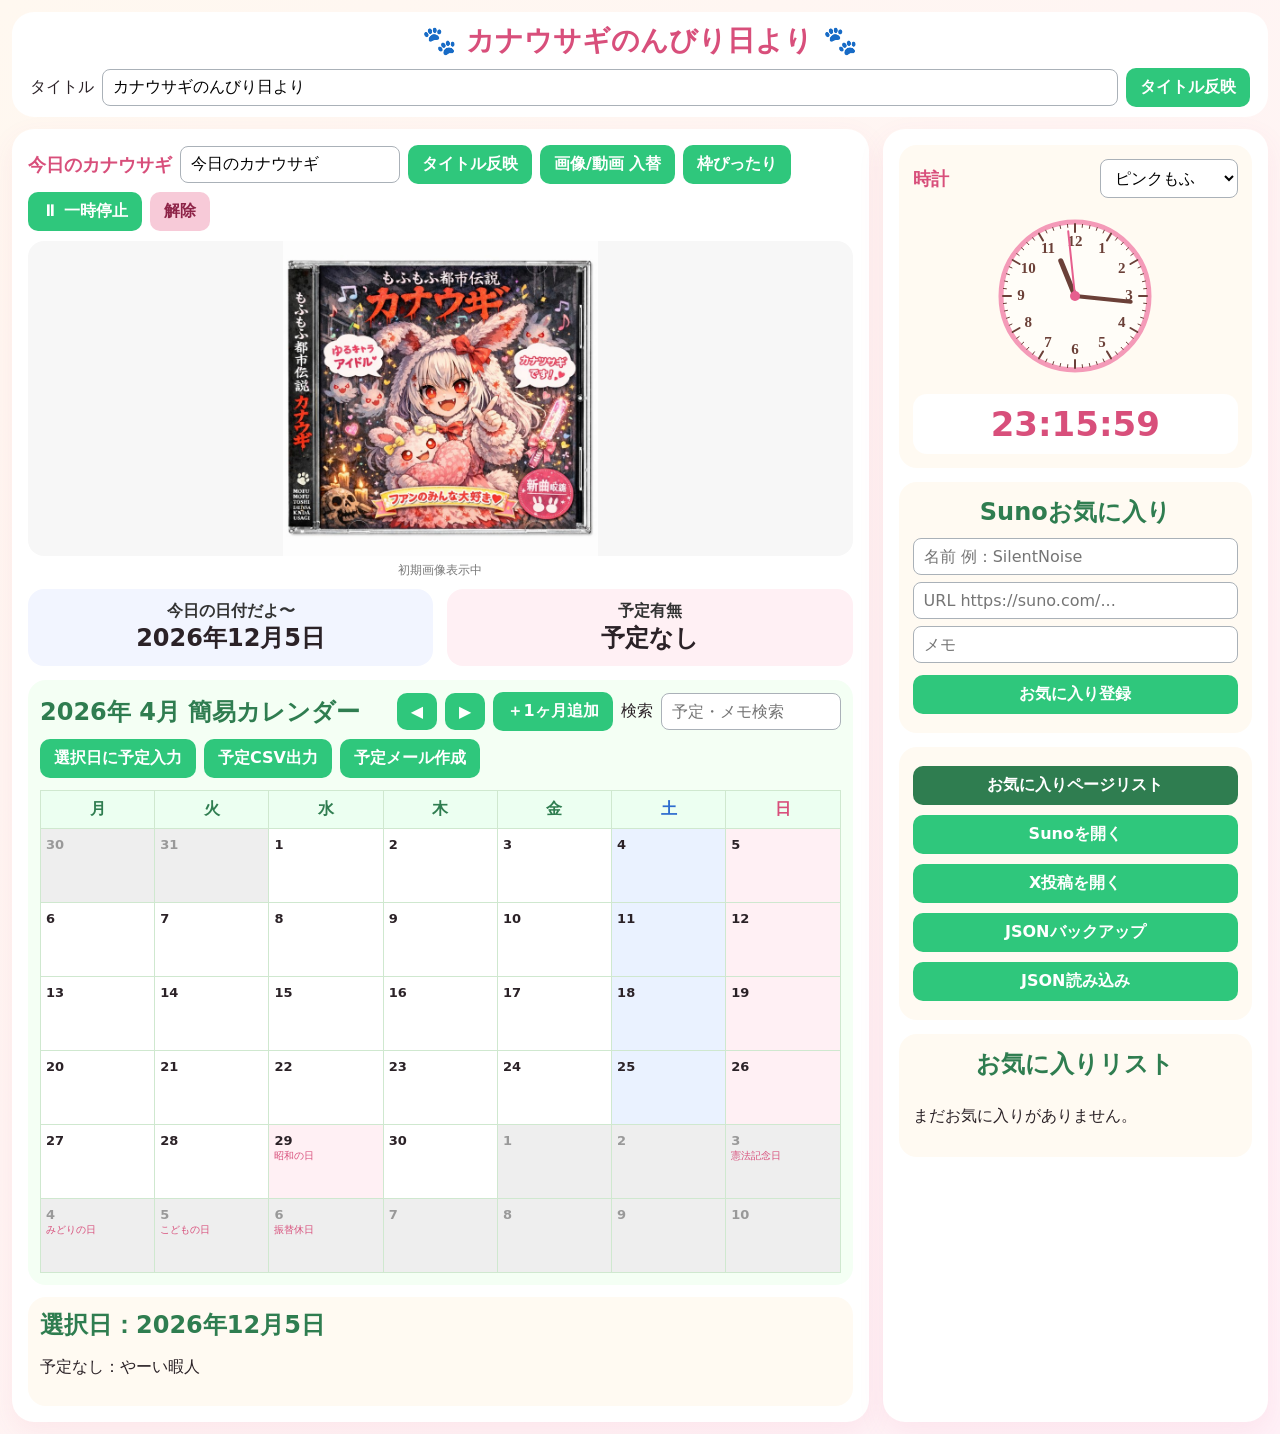
==== app/index.html @ 6d25e1c4 "Add Kanawusagi PWA app" ====
<!doctype html>
<html lang="ja">
<head>
  <meta charset="utf-8">
  <meta name="viewport" content="width=device-width,initial-scale=1">
  <title>カナウサギのんびり日より</title>
  <meta name="theme-color" content="#d84f7b">
  <link rel="manifest" href="manifest.json">
  <link rel="icon" href="assets/icon-192.png">
  <link rel="stylesheet" href="style.css">
</head>
<body>
<div id="app" class="app">
  <header class="header">
    <div class="titleLine">
      <h1 id="appTitle">🐾 カナウサギのんびり日より 🐾</h1>
      <button id="installBtn" class="ghost" hidden>アプリとして追加</button>
    </div>
    <div class="titleEdit">
      <label>タイトル</label><input id="titleInput" type="text"><button id="saveTitleBtn">タイトル反映</button>
    </div>
  </header>

  <main class="layout">
    <section class="mainPanel">
      <div class="mediaControls">
        <label id="mediaTitleLabel">今日のカナウサギ</label>
        <input id="mediaTitleInput" type="text" value="今日のカナウサギ">
        <button id="saveMediaTitleBtn">タイトル反映</button>
        <button id="mediaPickBtn">画像/動画 入替</button>
        <button id="mediaFitBtn">枠ぴったり</button>
        <button id="mediaPauseBtn">⏸ 一時停止</button>
        <button id="mediaClearBtn" class="dangerLight">解除</button>
        <input id="mediaFile" type="file" accept="image/*,video/*" hidden>
      </div>
      <div class="mediaStage" id="mediaStage">
        <img id="mediaImg" alt="カナウサギ画像">
        <video id="mediaVideo" muted loop playsinline controls></video>
        <div id="mediaEmpty" class="mediaEmpty">画像・動画を取り込めます</div>
      </div>
      <p id="mediaHint" class="hint"></p>

      <div class="dateCards">
        <div class="dateCard"><span>今日の日付だよ〜</span><strong id="todayText"></strong></div>
        <div class="dateCard pink"><span>予定有無</span><strong id="todayFlag">予定なし</strong></div>
      </div>

      <section class="calendarBox">
        <div class="calendarToolbar">
          <h2 id="calendarTitle"></h2>
          <button id="prevMonth">◀</button><button id="nextMonth">▶</button><button id="addMonthBtn">＋1ヶ月追加</button>
          <label>検索</label><input id="searchInput" type="search" placeholder="予定・メモ検索">
          <button id="addScheduleBtn">選択日に予定入力</button>
          <button id="csvBtn">予定CSV出力</button>
          <button id="mailBtn">予定メール作成</button>
        </div>
        <div id="calendarGrid" class="calendarGrid"></div>
      </section>

      <section class="selectedSchedules">
        <h2 id="selectedTitle">選択日の予定</h2>
        <div id="selectedList"></div>
      </section>
    </section>

    <aside class="sidePanel">
      <section class="clockBox">
        <div class="clockHead"><strong>時計</strong><select id="clockStyle"><option>ピンクもふ</option><option>クラシック</option><option>ソーダブルー</option><option>ネオン夜</option><option>画像取り込み</option></select><input id="clockImageFile" type="file" accept="image/*" hidden></div>
        <canvas id="clockCanvas" width="180" height="180"></canvas>
        <div id="digitalClock" class="digitalClock">00:00:00</div>
      </section>

      <section class="favInput">
        <h2>Sunoお気に入り</h2>
        <input id="favName" placeholder="名前 例：SilentNoise">
        <input id="favUrl" placeholder="URL https://suno.com/...">
        <input id="favMemo" placeholder="メモ">
        <button id="addFavBtn">お気に入り登録</button>
      </section>

      <section class="shortcuts">
        <button id="favSidebarBtn" class="dark">お気に入りページリスト</button>
        <button id="sunoBtn">Sunoを開く</button>
        <button id="xBtn">X投稿を開く</button>
        <button id="backupBtn">JSONバックアップ</button>
        <button id="restoreBtn">JSON読み込み</button>
        <input id="restoreFile" type="file" accept="application/json,.json" hidden>
      </section>

      <section class="favListBox">
        <h2>お気に入りリスト</h2>
        <div id="favList" class="favList"></div>
      </section>
    </aside>
  </main>
</div>

<div id="scheduleModal" class="modal" hidden>
  <div class="modalCard large">
    <div class="modalHead"><h2 id="scheduleModalTitle">予定入力</h2><button class="close" data-close="scheduleModal">×</button></div>
    <div class="formGrid">
      <label>開始日</label><input id="schStart" type="date">
      <label>終了日</label><input id="schEnd" type="date">
      <label>開始時刻</label><select id="schStartTime"></select>
      <label>終了時刻</label><select id="schEndTime"></select>
      <label>予定</label><input id="schTitle" type="text">
      <label>メモ</label><input id="schMemo" type="text">
      <label>種別</label><select id="schKind"><option>日常</option><option>制作</option><option>Suno</option><option>仕事</option><option>休み</option><option>通院</option><option>買い物</option><option>イベント</option><option>メモ</option><option>その他</option></select>
      <label>予定有無</label><select id="schFlag"><option>予定あり</option><option>予定なし</option></select>
      <label>優先度</label><select id="schPriority"><option>高</option><option selected>中</option><option>低</option></select>
      <label>状態</label><select id="schState"><option>未着手</option><option>進行中</option><option>完了</option><option>保留</option><option>キャンセル</option></select>
    </div>
    <button id="saveScheduleBtn" class="wide danger">保存して反映</button>
    <h3>登録済み予定</h3>
    <div id="scheduleEditList" class="editList"></div>
  </div>
</div>

<div id="favModal" class="modal" hidden>
  <div class="modalCard favModalCard">
    <div class="modalHead"><h2>Sunoお気に入りページリスト</h2><button class="close" data-close="favModal">×</button></div>
    <div class="favSidebarLayout">
      <div id="favSideList" class="favSideList"></div>
      <div class="favDetail"><h2 id="favDetailName">お気に入りを選択</h2><p id="favDetailMemo"></p><p id="favDetailUrl" class="small"></p><button id="favOpenBtn">このページを開く</button><button id="favEditBtn">編集</button><button id="favDeleteBtn" class="dangerLight">削除</button></div>
    </div>
  </div>
</div>

<div id="favEditModal" class="modal" hidden>
  <div class="modalCard">
    <div class="modalHead"><h2>お気に入り編集</h2><button class="close" data-close="favEditModal">×</button></div>
    <input id="editFavName" placeholder="名前"><input id="editFavUrl" placeholder="URL"><input id="editFavMemo" placeholder="メモ"><button id="saveFavEditBtn">保存</button>
  </div>
</div>

<script src="script.js"></script>
</body>
</html>
---- app/style.css ----
:root{--pink:#d84f7b;--green:#2fc77c;--darkgreen:#2f7d50;--cream:#fff8f0;--panel:#fff;--soft:#fffaf2;--blue:#eaf2ff;--danger:#d84f7b;--line:#ffd3df;--text:#2b2227}*{box-sizing:border-box}body{margin:0;font-family:"Yu Gothic UI",system-ui,sans-serif;background:linear-gradient(135deg,#fff8f0,#fff1f7);color:var(--text)}button,input,select{font:inherit}button{border:0;border-radius:10px;background:var(--green);color:#fff;font-weight:800;padding:9px 14px;cursor:pointer}button:hover{filter:brightness(.96)}button.dark{background:var(--darkgreen)}button.danger,.danger{background:var(--danger)!important}.dangerLight{background:#f7cad8;color:#8d2347}.ghost{background:#fff;color:var(--pink);border:1px solid var(--line)}input,select{border:1px solid #aab1b8;border-radius:8px;padding:8px 10px;background:#fff}.app{max-width:1500px;margin:0 auto;padding:12px}.header{background:#fff;border-radius:22px;padding:10px 18px;margin-bottom:12px}.titleLine{display:flex;align-items:center;gap:14px}.titleLine h1{margin:0;flex:1;text-align:center;color:var(--pink);font-size:28px}.titleEdit{display:flex;align-items:center;gap:8px;margin-top:8px}.titleEdit input{flex:1}.layout{display:grid;grid-template-columns:minmax(720px,2fr) minmax(330px,0.9fr);gap:14px}.mainPanel,.sidePanel{background:#fff;border-radius:22px;padding:16px;box-shadow:0 10px 28px rgba(216,79,123,.08)}.mediaControls{display:flex;align-items:center;gap:8px;flex-wrap:wrap}.mediaControls label{font-weight:800;color:var(--pink);font-size:18px}.mediaControls input{width:220px}.mediaStage{height:315px;background:#f7f7f7;border-radius:16px;display:flex;align-items:center;justify-content:center;overflow:hidden;margin-top:10px;position:relative}#mediaImg,#mediaVideo{max-width:100%;max-height:100%;display:none}.fitCover #mediaImg,.fitCover #mediaVideo{width:100%;height:100%;object-fit:cover}.fitContain #mediaImg,.fitContain #mediaVideo{width:100%;height:100%;object-fit:contain}.mediaEmpty{color:#777}.hint{font-size:12px;text-align:center;color:#777;margin:6px 0 10px}.dateCards{display:grid;grid-template-columns:1fr 1fr;gap:14px}.dateCard{border-radius:16px;background:#f2f5ff;padding:12px;text-align:center}.dateCard.pink{background:#fff0f4}.dateCard span{display:block;font-weight:800;color:#333}.dateCard strong{font-size:24px}.calendarBox{background:#f4fff4;border-radius:18px;padding:12px;margin-top:14px}.calendarToolbar{display:flex;align-items:center;gap:8px;flex-wrap:wrap}.calendarToolbar h2{margin:0;color:var(--darkgreen);flex:1;min-width:220px}.calendarToolbar input{width:180px}.calendarGrid{display:grid;grid-template-columns:repeat(7,1fr);border-left:1px solid #cfe8cf;border-top:1px solid #cfe8cf;margin-top:12px;background:#fff}.dow{font-weight:900;text-align:center;padding:8px;color:var(--darkgreen);background:#ecfff1;border-right:1px solid #cfe8cf;border-bottom:1px solid #cfe8cf}.dow.sat{color:#2d6ccf}.dow.sun{color:var(--pink)}.day{min-height:74px;border-right:1px solid #cfe8cf;border-bottom:1px solid #cfe8cf;padding:5px;position:relative;cursor:pointer;background:#fff}.day.out{background:#eee;color:#999}.day.sat:not(.out){background:#eaf2ff}.day.sun:not(.out),.day.holiday:not(.out){background:#fff0f4}.day.has:not(.out){background:#ffe3ef}.day.rest:not(.out){background:#e6f7ff}.day.memo:not(.out){background:#fff6dd}.day.search:not(.out){background:#fff3a6}.day.selected{outline:3px solid var(--green);z-index:1}.day.today{box-shadow:inset 0 0 0 3px #ff7aa2}.num{font-weight:900;font-size:13px}.holidayName{font-size:10px;color:var(--pink);display:block;white-space:nowrap;overflow:hidden;text-overflow:ellipsis}.mark{position:absolute;right:5px;top:5px;color:var(--pink);font-weight:900}.todayLabel{position:absolute;right:5px;bottom:4px;font-size:10px;color:var(--pink);font-weight:900}.bar{height:8px;background:#ff9fbd;border-radius:99px;margin-top:5px;color:#fff;font-size:8px;line-height:8px;padding:0 4px;overflow:hidden}.selectedSchedules{background:#fffaf2;border-radius:18px;padding:12px;margin-top:12px}.selectedSchedules h2{margin:0 0 8px;color:var(--darkgreen)}.scheduleItem{background:#fff;border:1px solid #ffe1bb;border-radius:12px;padding:10px;margin:8px 0}.clockBox,.favInput,.shortcuts,.favListBox{background:#fffaf2;border-radius:18px;padding:14px;margin-bottom:14px}.clockHead{display:flex;align-items:center;gap:8px}.clockHead strong{color:var(--pink);font-size:18px;flex:1}#clockCanvas{display:block;margin:8px auto}.digitalClock{background:#fff;border-radius:14px;text-align:center;color:var(--pink);font-size:34px;font-weight:900;padding:10px}.favInput h2,.favListBox h2{margin:0 0 10px;color:var(--darkgreen);text-align:center}.favInput input{display:block;width:100%;margin:7px 0}.favInput button,.shortcuts button{width:100%;margin:5px 0}.favList{max-height:220px;overflow:auto}.favRow{background:#fff;border-radius:12px;padding:10px;margin:7px 0;display:flex;gap:8px;align-items:center}.favInfo{flex:1;cursor:pointer}.favName{font-weight:900}.favMemo{font-size:12px;color:#777}.modal{position:fixed;inset:0;background:rgba(0,0,0,.32);display:flex;align-items:center;justify-content:center;z-index:99;padding:16px}.modal[hidden]{display:none}.modalCard{background:#fff;border-radius:18px;padding:16px;max-width:560px;width:100%;max-height:92vh;overflow:auto}.modalCard.large{max-width:760px}.modalHead{display:flex;align-items:center;gap:12px}.modalHead h2{flex:1;margin:0;color:var(--pink)}.close{background:#eee;color:#333;border-radius:99px}.formGrid{display:grid;grid-template-columns:110px 1fr;gap:10px;align-items:center;margin:14px 0}.formGrid input,.formGrid select{width:100%}.wide{width:100%;margin:10px 0}.editList{max-height:240px;overflow:auto}.editRow{display:grid;grid-template-columns:1fr auto auto;gap:8px;align-items:center;background:#fffaf2;border-radius:12px;padding:8px;margin:6px 0}.favModalCard{max-width:850px}.favSidebarLayout{display:grid;grid-template-columns:1fr 1.5fr;gap:14px}.favSideList{max-height:420px;overflow:auto;background:#f8f8f8;border-radius:14px;padding:8px}.favSideItem{background:#fffaf2;border-radius:12px;padding:12px;margin:8px;cursor:pointer}.favSideItem.active{outline:3px solid var(--green)}.favDetail{background:#fffaf2;border-radius:14px;padding:18px}.favDetail button{display:block;width:100%;margin:8px 0}.small{font-size:13px;color:#777;word-break:break-all}@media(max-width:980px){.layout{grid-template-columns:1fr}.titleLine{display:block}.titleLine h1{text-align:left}.dateCards{grid-template-columns:1fr}.calendarToolbar input{width:100%}.day{min-height:64px}.favSidebarLayout{grid-template-columns:1fr}.mediaControls input{width:100%}}
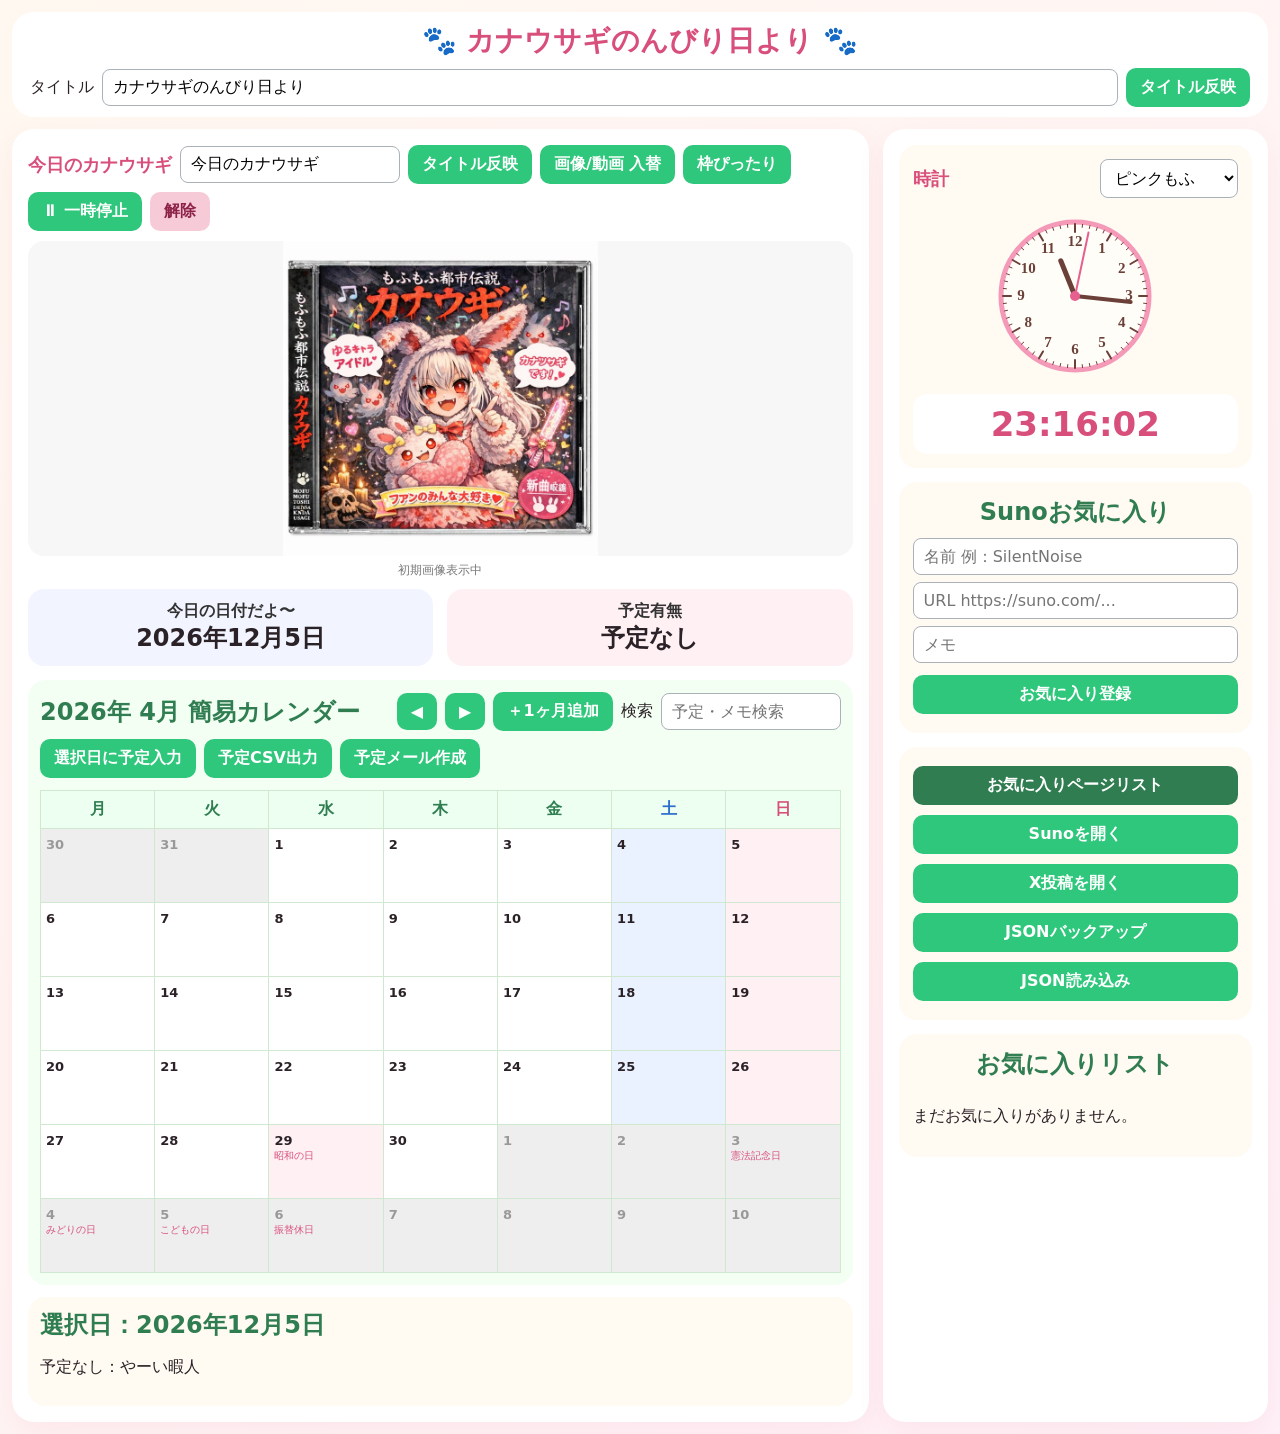
==== commit 967d2d02: "Add files via upload" ====
--- a/app/index.html
+++ b/app/index.html
@@ -5,9 +5,9 @@
   <meta name="viewport" content="width=device-width,initial-scale=1">
   <title>カナウサギのんびり日より</title>
   <meta name="theme-color" content="#d84f7b">
-  <link rel="manifest" href="manifest.json">
-  <link rel="icon" href="assets/icon-192.png">
-  <link rel="stylesheet" href="style.css">
+  <link rel="manifest" href="./manifest.json?v=20260509fix">
+  <link rel="icon" href="./assets/icon-192.png?v=20260509fix">
+  <link rel="stylesheet" href="./style.css?v=20260509fix">
 </head>
 <body>
 <div id="app" class="app">
@@ -133,6 +133,6 @@
   </div>
 </div>
 
-<script src="script.js"></script>
+<script src="./script.js?v=20260509fix" defer></script>
 </body>
 </html>
